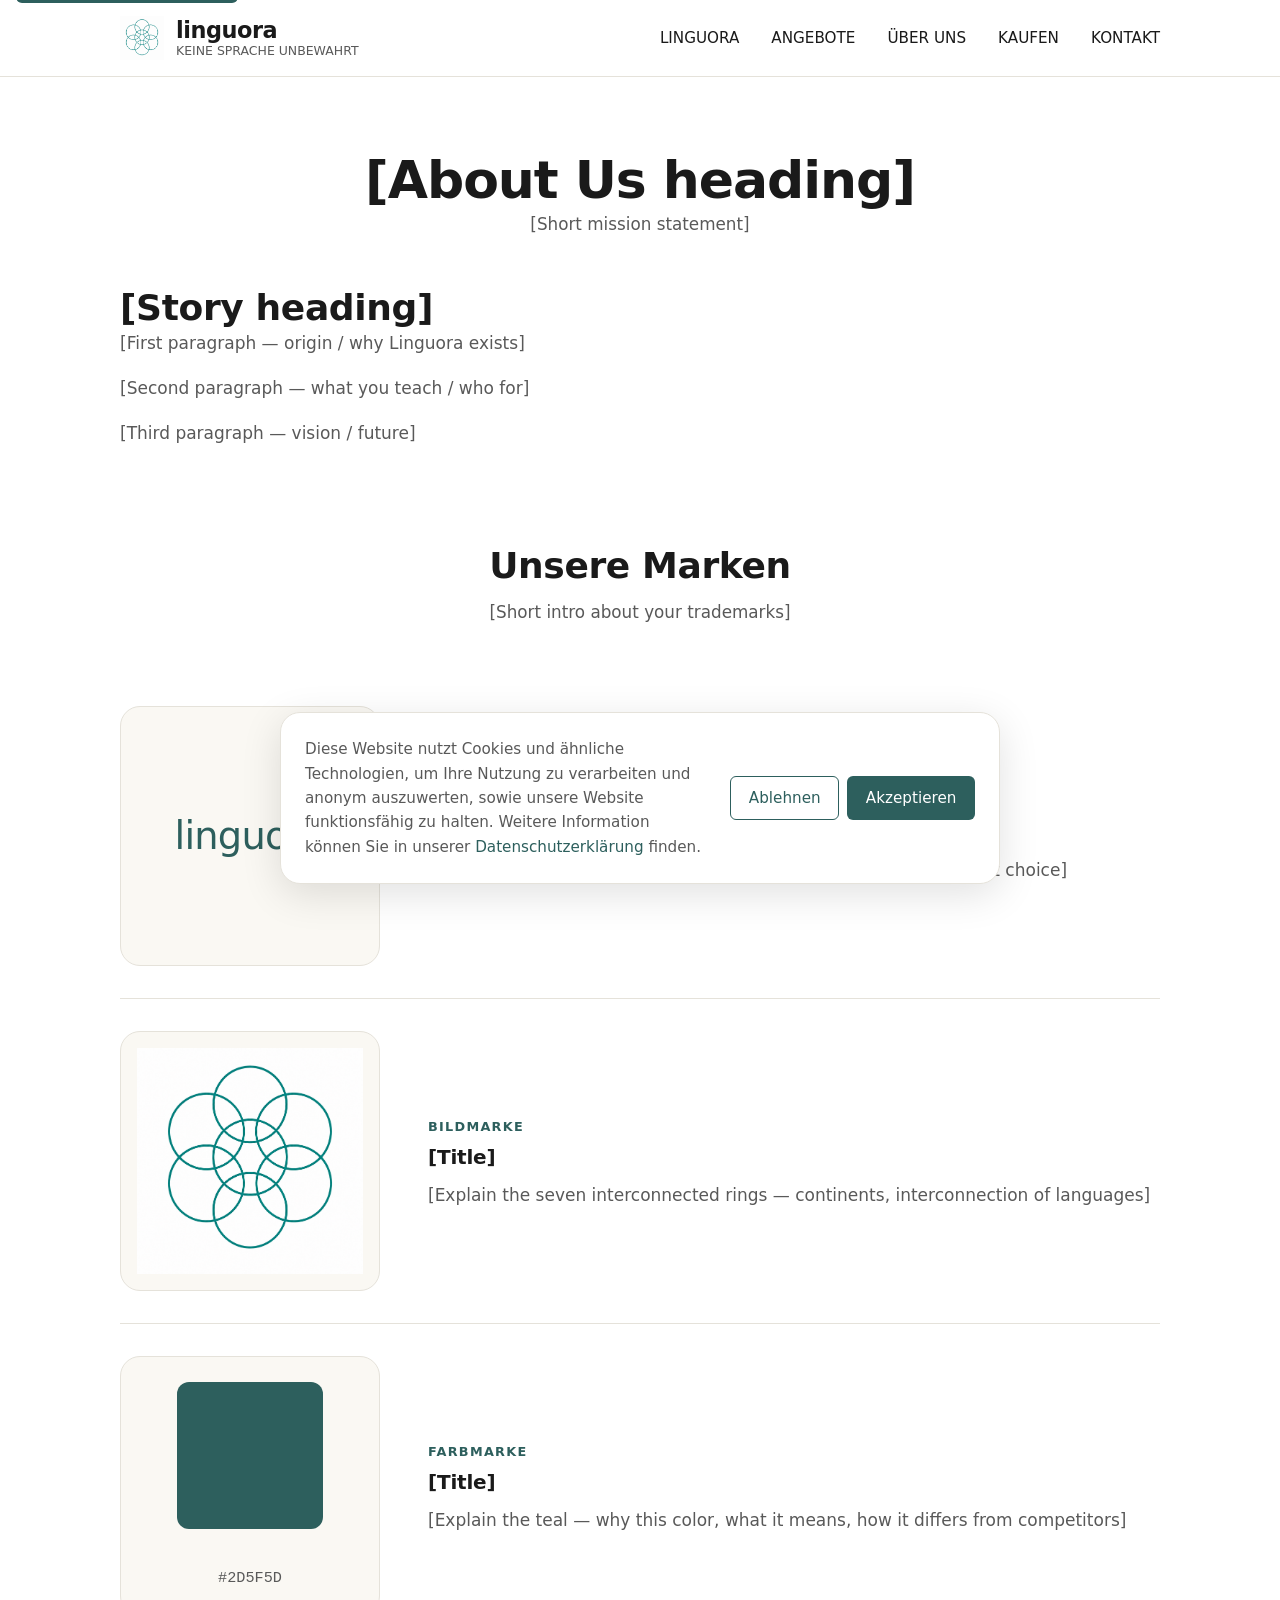
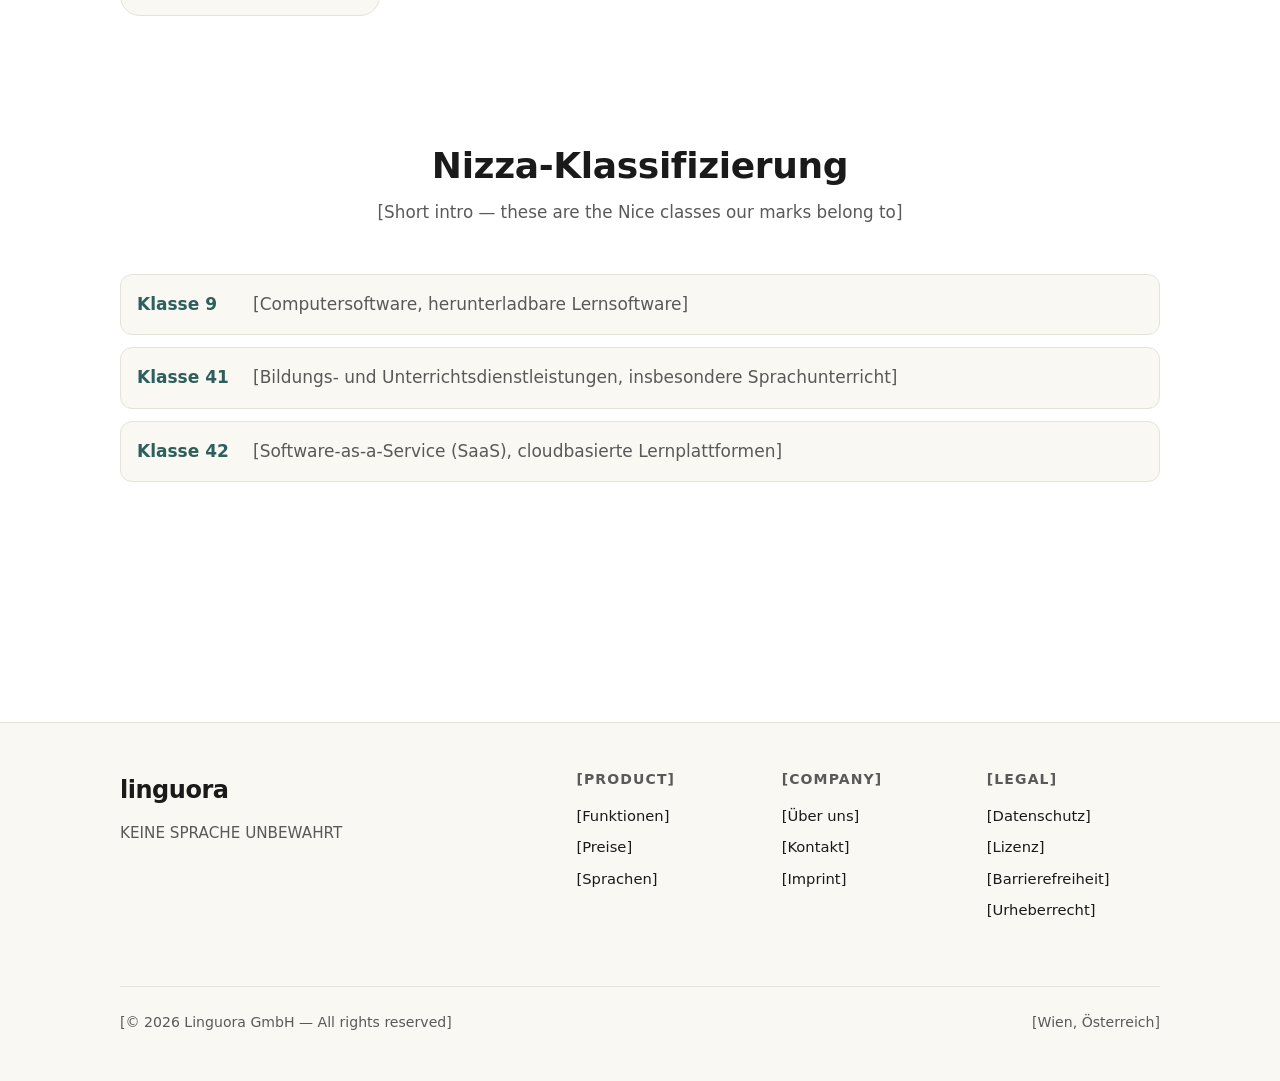
==== about.html @ 4391f903 "v1" ====
<!DOCTYPE html>
<html lang="en">
<head>
    <meta charset="UTF-8">
    <meta name="viewport" content="width=device-width, initial-scale=1.0">
    <title>Über Uns</title>
    <link rel="stylesheet" href="style.css">
</head>
<body>
      <!-- Skip link for keyboard users -->
  <a class="skip-link" href="#main">[Skip to main content]</a>

  <!-- ============ HEADER ============ -->
  <header class="site-header">
    <div class="header-inner">
      <a href="index.html" class="brand" aria-label="linguora home">
        <div class="logo-slot" aria-hidden="true">
          <img src="assets/linguoraLogo.png" alt="">
        </div>
        <div class="brand-text">
          <span class="brand-name">linguora</span>
          <span class="brand-tagline">KEINE SPRACHE UNBEWAHRT</span>
        </div>
      </a>

      <nav class="primary-nav" aria-label="Primary">
        <a href="index.html">LINGUORA</a>
        <a href="product.html">ANGEBOTE</a>
        <a href="about.html">ÜBER UNS</a>
        <a href="buy.html">KAUFEN</a>
        <a href="contant.html">KONTAKT</a>
      </nav>
    </div>
  </header>

    <main id="main">
    <section class="container about-container" aria-labelledby="about-heading">

      <header class="section-header">
        <h1 id="about-heading">[About Us heading]</h1>
        <p class="section-sub">[Short mission statement]</p>
      </header>

      <!-- Company story -->
      <section class="about-story" aria-labelledby="story-heading">
        <h2 id="story-heading">[Story heading]</h2>
        <p>[First paragraph — origin / why Linguora exists]</p>
        <p>[Second paragraph — what you teach / who for]</p>
        <p>[Third paragraph — vision / future]</p>
      </section>

      <!-- Trademarks -->
      <section class="about-trademarks" aria-labelledby="marks-heading">
        <header class="section-header">
          <h2 id="marks-heading">Unsere Marken</h2>
          <p class="section-sub">[Short intro about your trademarks]</p>
        </header>

        <article class="trademark">
          <div class="trademark-visual">
            <span class="wordmark-display">linguora</span>
          </div>
          <div class="trademark-info">
            <span class="trademark-type">Wortmarke</span>
            <h3>[Title]</h3>
            <p>[Explain the wordmark — meaning of name, lowercase choice, font choice]</p>
          </div>
        </article>

        <article class="trademark">
          <div class="trademark-visual">
            <img src="assets/linguoraLogo.png" alt="Linguora Bildmarke">
          </div>
          <div class="trademark-info">
            <span class="trademark-type">Bildmarke</span>
            <h3>[Title]</h3>
            <p>[Explain the seven interconnected rings — continents, interconnection of languages]</p>
          </div>
        </article>

        <article class="trademark">
          <div class="trademark-visual farbmarke-visual">
            <div class="color-swatch" aria-hidden="true"></div>
            <span class="hex-code">#2D5F5D</span>
          </div>
          <div class="trademark-info">
            <span class="trademark-type">Farbmarke</span>
            <h3>[Title]</h3>
            <p>[Explain the teal — why this color, what it means, how it differs from competitors]</p>
          </div>
        </article>

      </section>

      <!-- Nice classification -->
      <section class="about-classification" aria-labelledby="nice-heading">
        <header class="section-header">
          <h2 id="nice-heading">Nizza-Klassifizierung</h2>
          <p class="section-sub">[Short intro — these are the Nice classes our marks belong to]</p>
        </header>

        <ul class="nice-classes">
          <li>
            <strong>Klasse 9</strong>
            <span>[Computersoftware, herunterladbare Lernsoftware]</span>
          </li>
          <li>
            <strong>Klasse 41</strong>
            <span>[Bildungs- und Unterrichtsdienstleistungen, insbesondere Sprachunterricht]</span>
          </li>
          <li>
            <strong>Klasse 42</strong>
            <span>[Software-as-a-Service (SaaS), cloudbasierte Lernplattformen]</span>
          </li>
        </ul>
      </section>

    </section>
  </main>

  <!-- ============ FOOTER ============ -->
  <footer class="site-footer">
    <div class="footer-inner">

      <div class="footer-brand">
        <span class="brand-name">linguora</span>
        <p class="footer-tagline">KEINE SPRACHE UNBEWAHRT</p>
      </div>

      <nav class="footer-nav" aria-label="Footer">
        <div class="footer-col">
          <h4>[Product]</h4>
          <a href="product.html">[Funktionen]</a>
          <a href="buy.html">[Preise]</a>
          <a href="product.html">[Sprachen]</a>
        </div>
        <div class="footer-col">
          <h4>[Company]</h4>
          <a href="about.html">[Über uns]</a>
          <a href="contant.html">[Kontakt]</a>
          <a href="imprint.html">[Imprint]</a>
        </div>
        <div class="footer-col">
          <h4>[Legal]</h4>
          <a href="privacy.html">[Datenschutz]</a>
          <a href="license.html">[Lizenz]</a>
          <a href="access.html">[Barrierefreiheit]</a>
          <a href="credits.html">[Urheberrecht]</a>
        </div>
      </nav>

      <div class="footer-meta">
        <p>[© 2026 Linguora GmbH — All rights reserved]</p>
        <p class="footer-address">[Wien, Österreich]</p>
      </div>

    </div>
  </footer>

<div id="cookie-banner" class="cookie-banner" role="dialog" aria-labelledby="cookie-title" hidden>
  <div class="cookie-content">
    <p id="cookie-title">Diese Website nutzt Cookies und ähnliche Technologien, um Ihre Nutzung zu verarbeiten und anonym auszuwerten, sowie unsere Website funktionsfähig zu halten. Weitere Information können Sie in unserer <a href="privacy.html">Datenschutzerklärung</a> finden.</p>
    <div class="cookie-actions">
      <button class="btn btn-secondary" data-cookie="reject">Ablehnen</button>
      <button class="btn btn-primary" data-cookie="accept">Akzeptieren</button>
    </div>
  </div>
</div>
    <script src="script.js"></script>
</body>
</html>
---- style.css ----
:root {
  /* Brand */
  --color-primary: #2D5F5D;
  --color-primary-dark: #1F4444;
  --color-primary-soft: #E5EFEE;

  /* Neutrals */
  --color-text: #1A1A1A;
  --color-text-muted: #595959;
  --color-text-subtle: #8A8A85;
  --color-bg: #FFFFFF;
  --color-bg-alt: #FAF8F3;
  --color-border: #E5E2DA;
  --color-border-strong: #C9C6BD;

  /* Status / accents */
  --color-warning: #B45309;

  /* Typography */
  --font-base: 'Manrope', system-ui, -apple-system, Segoe UI, sans-serif;

  /* Layout */
  --container-max: 1120px;
  --container-pad: clamp(1.25rem, 4vw, 2.5rem);

  /* Spacing scale */
  --space-1: 0.25rem;
  --space-2: 0.5rem;
  --space-3: 0.75rem;
  --space-4: 1rem;
  --space-5: 1.5rem;
  --space-6: 2rem;
  --space-8: 3rem;
  --space-10: 4.5rem;
  --space-12: 6rem;

  /* Radius */
  --radius-sm: 6px;
  --radius-md: 12px;
  --radius-lg: 20px;

  /* Misc */
  --transition-fast: 150ms ease;
  --transition-med: 300ms ease;
  --transition-slow: 500ms cubic-bezier(0.2, 0.8, 0.2, 1);
}

/* =========================================
   Reset / base
   ========================================= */

*, *::before, *::after { box-sizing: border-box; }

html { scroll-behavior: smooth; }

body {
  margin: 0;
  font-family: var(--font-base);
  font-weight: 400;
  font-size: 17px;
  line-height: 1.6;
  color: var(--color-text);
  background: var(--color-bg);
  -webkit-font-smoothing: antialiased;
  -moz-osx-font-smoothing: grayscale;
}

img, svg { display: block; max-width: 100%; }

button { font: inherit; cursor: pointer; }

a { color: var(--color-primary); text-decoration: none; }
a:hover { color: var(--color-primary-dark); }

h1, h2, h3, h4 { margin: 0; line-height: 1.2; font-weight: 600; letter-spacing: -0.01em; }
h1 { font-size: clamp(2rem, 4.5vw, 3.25rem); font-weight: 700; letter-spacing: -0.02em; }
h2 { font-size: clamp(1.5rem, 3vw, 2.25rem); }
h3 { font-size: 1.25rem; }
h4 { font-size: 0.875rem; text-transform: uppercase; letter-spacing: 0.08em; color: var(--color-text-muted); }

p { margin: 0; }

ul { list-style: none; padding: 0; margin: 0; }

/* =========================================
   Accessibility helpers
   ========================================= */

.skip-link {
  position: absolute;
  top: -40px;
  left: var(--space-4);
  background: var(--color-primary);
  color: #fff;
  padding: var(--space-2) var(--space-4);
  border-radius: var(--radius-sm);
  z-index: 100;
  transition: top var(--transition-fast);
}
.skip-link:focus { top: var(--space-4); color: #fff; }

:focus-visible {
  outline: 2px solid var(--color-primary);
  outline-offset: 3px;
  border-radius: 3px;
}

/* =========================================
   Layout — container
   ========================================= */

.container {
  width: 100%;
  max-width: var(--container-max);
  margin-inline: auto;
  padding-inline: var(--container-pad);
}

/* =========================================
   Header
   ========================================= */

.site-header {
  position: sticky;
  top: 0;
  z-index: 50;
  background: rgba(255, 255, 255, 0.92);
  backdrop-filter: saturate(180%) blur(10px);
  border-bottom: 1px solid var(--color-border);
}

.header-inner {
  width: 100%;
  max-width: var(--container-max);
  margin-inline: auto;
  padding: var(--space-4) var(--container-pad);
  display: flex;
  align-items: center;
  justify-content: space-between;
  gap: var(--space-6);
}

.brand {
  display: flex;
  align-items: center;
  gap: var(--space-3);
  text-decoration: none;
  color: var(--color-text);
}

.logo-slot {
  width: 44px;
  height: 44px;
  display: grid;
  place-items: center;
  flex-shrink: 0;
}

.brand-text {
  display: flex;
  flex-direction: column;
  line-height: 1.1;
}

.brand-name {
  font-size: 1.4rem;
  font-weight: 600;
  letter-spacing: -0.02em;
  color: var(--color-text);
}

.brand-tagline {
  font-size: 0.78rem;
  color: var(--color-text-muted);
  margin-top: 2px;
}

.primary-nav {
  display: flex;
  align-items: center;
  gap: var(--space-6);
}

.primary-nav a {
  color: var(--color-text);
  font-size: 0.95rem;
  font-weight: 500;
  transition: color var(--transition-fast);
}
.primary-nav a:hover { color: var(--color-primary); }

.nav-cta {
  background: var(--color-primary);
  color: #fff !important;
  padding: 0.55rem 1.1rem;
  border-radius: var(--radius-sm);
  transition: background var(--transition-fast);
}
.nav-cta:hover { background: var(--color-primary-dark); }

@media (max-width: 760px) {
  .header-inner { flex-direction: column; align-items: flex-start; gap: var(--space-3); }
  .primary-nav { flex-wrap: wrap; gap: var(--space-3) var(--space-4); width: 100%; }
}

/* =========================================
   Buttons
   ========================================= */

.btn {
  display: inline-block;
  padding: 0.85rem 1.6rem;
  border-radius: var(--radius-sm);
  font-weight: 500;
  font-size: 1rem;
  text-decoration: none;
  border: 1.5px solid transparent;
  transition: background var(--transition-fast), border-color var(--transition-fast), color var(--transition-fast), transform var(--transition-fast);
}

.btn-primary {
  background: var(--color-primary);
  color: #fff;
}
.btn-primary:hover { background: var(--color-primary-dark); color: #fff; transform: translateY(-1px); }

.btn-secondary {
  background: transparent;
  color: var(--color-primary);
  border-color: var(--color-primary);
}
.btn-secondary:hover { background: var(--color-primary-soft); }

/* =========================================
   Hero
   ========================================= */

.hero {
  padding-top: var(--space-12);
  padding-bottom: var(--space-10);
  text-align: center;
  max-width: 780px;
}

.hero h1 {
  margin-bottom: var(--space-5);
}

.hero-sub {
  font-size: 1.15rem;
  color: var(--color-text-muted);
  margin-bottom: var(--space-6);
  line-height: 1.6;
}

.hero-ctas {
  display: flex;
  gap: var(--space-3);
  justify-content: center;
  flex-wrap: wrap;
}

/* =========================================
   Sections — shared
   ========================================= */

.section-header {
  text-align: center;
  margin-bottom: var(--space-8);
  max-width: 640px;
  margin-inline: auto;
}

.section-header h2 { margin-bottom: var(--space-3); }

.section-sub {
  color: var(--color-text-muted);
  font-size: 1.05rem;
}

/* =========================================
   Languages carousel
   ========================================= */

.languages {
  padding-block: var(--space-10);
}

.carousel {
  position: relative;
  display: flex;
  align-items: stretch;
  gap: var(--space-3);
}

.carousel-viewport {
  flex: 1;
  overflow: hidden;
  border-radius: var(--radius-lg);
}

.carousel-track {
  display: flex;
  transition: transform var(--transition-slow);
  will-change: transform;
}

.language-card {
  flex: 0 0 100%;
  padding: clamp(2rem, 5vw, 3.5rem);
  background: var(--color-bg-alt);
  border: 1px solid var(--color-border);
  border-radius: var(--radius-lg);
  display: flex;
  flex-direction: column;
  gap: var(--space-4);
  min-height: 360px;
}

.card-script {
  font-size: clamp(2.5rem, 6vw, 4rem);
  font-weight: 300;
  color: var(--color-primary);
  line-height: 1;
  letter-spacing: -0.02em;
  margin-bottom: var(--space-2);
}

.card-name {
  font-size: 1.6rem;
  font-weight: 600;
}

.card-meta {
  font-size: 0.85rem;
  color: var(--color-text-muted);
  text-transform: uppercase;
  letter-spacing: 0.06em;
}

.card-desc {
  color: var(--color-text-muted);
  font-size: 1.02rem;
  max-width: 60ch;
  margin-top: var(--space-2);
}

.card-status {
  margin-top: auto;
  display: inline-flex;
  align-items: center;
  gap: var(--space-2);
  padding: 0.4rem 0.8rem;
  background: rgba(180, 83, 9, 0.08);
  border-radius: 999px;
  align-self: flex-start;
  font-size: 0.85rem;
  color: var(--color-warning);
  font-weight: 500;
}

.card-status-endangered {
  margin-top: auto;
  display: inline-flex;
  align-items: center;
  gap: var(--space-2);
  padding: 0.4rem 0.8rem;
  background: orange;
  border-radius: 999px;
  align-self: flex-start;
  font-size: 0.85rem;
  color: var(--color-warning);
  font-weight: 500;
}

.card-status-extinction {
  margin-top: auto;
  display: inline-flex;
  align-items: center;
  gap: var(--space-2);
  padding: 0.4rem 0.8rem;
  background: red;
  border-radius: 999px;
  align-self: flex-start;
  font-size: 0.85rem;
  color: var(--color-warning);
  font-weight: 500;
}

.status-dot {
  width: 8px;
  height: 8px;
  background: var(--color-warning);
  border-radius: 50%;
  flex-shrink: 0;
}

.carousel-btn {
  background: var(--color-bg);
  border: 1.5px solid var(--color-border);
  width: 48px;
  height: 48px;
  border-radius: 50%;
  color: var(--color-text);
  font-size: 1.2rem;
  align-self: center;
  flex-shrink: 0;
  transition: background var(--transition-fast), border-color var(--transition-fast), color var(--transition-fast);
}
.carousel-btn:hover {
  background: var(--color-primary);
  border-color: var(--color-primary);
  color: #fff;
}

.carousel-dots {
  display: flex;
  justify-content: center;
  gap: var(--space-2);
  margin-top: var(--space-5);
}

.carousel-dot {
  width: 9px;
  height: 9px;
  padding: 0;
  border: 0;
  border-radius: 50%;
  background: var(--color-border-strong);
  cursor: pointer;
  transition: background var(--transition-fast), transform var(--transition-fast);
}
.carousel-dot:hover { background: var(--color-text-muted); }
.carousel-dot.is-active {
  background: var(--color-primary);
  transform: scale(1.3);
}

@media (max-width: 600px) {
  .carousel { flex-direction: column; }
  .carousel-btn { display: none; }
  .language-card { min-height: 320px; }
}

/* =========================================
   Pricing
   ========================================= */

.pricing {
  padding-block: var(--space-10);
}

.pricing-grid {
  display: grid;
  grid-template-columns: repeat(auto-fit, minmax(260px, 1fr));
  gap: var(--space-5);
}

.pricing-card {
  position: relative;
  background: var(--color-bg);
  border: 1.5px solid var(--color-border);
  border-radius: var(--radius-lg);
  padding: var(--space-6);
  display: flex;
  flex-direction: column;
  gap: var(--space-4);
  transition: border-color var(--transition-fast), transform var(--transition-fast);
}
.pricing-card:hover {
  border-color: var(--color-primary);
  transform: translateY(-3px);
}

.pricing-card.is-featured {
  border-color: var(--color-primary);
  background: var(--color-primary-soft);
}

.featured-badge {
  position: absolute;
  top: -12px;
  left: 50%;
  transform: translateX(-50%);
  background: var(--color-primary);
  color: #fff;
  font-size: 0.75rem;
  font-weight: 600;
  text-transform: uppercase;
  letter-spacing: 0.08em;
  padding: 0.3rem 0.9rem;
  border-radius: 999px;
}

.tier-name {
  font-size: 1.2rem;
  color: var(--color-text);
}

.tier-price {
  display: flex;
  align-items: baseline;
  gap: var(--space-2);
}

.price-amount {
  font-size: 2.2rem;
  font-weight: 700;
  color: var(--color-text);
  letter-spacing: -0.02em;
}

.price-period {
  font-size: 0.95rem;
  color: var(--color-text-muted);
}

.tier-desc {
  color: var(--color-text-muted);
  font-size: 0.95rem;
}

.tier-features {
  display: flex;
  flex-direction: column;
  gap: var(--space-2);
  border-top: 1px solid var(--color-border);
  padding-top: var(--space-4);
  margin-top: var(--space-2);
}

.tier-features li {
  position: relative;
  padding-left: 1.4rem;
  color: var(--color-text);
  font-size: 0.95rem;
}
.tier-features li::before {
  content: '✓';
  position: absolute;
  left: 0;
  top: 0;
  color: var(--color-primary);
  font-weight: 600;
}

.tier-cta { margin-top: auto; text-align: center; }

/* =========================================
   Footer
   ========================================= */

.site-footer {
  margin-top: var(--space-12);
  background: var(--color-bg-alt);
  border-top: 1px solid var(--color-border);
  padding-block: var(--space-8);
}

.footer-inner {
  width: 100%;
  max-width: var(--container-max);
  margin-inline: auto;
  padding-inline: var(--container-pad);
  display: grid;
  grid-template-columns: 1.4fr 2fr;
  gap: var(--space-8);
}

.footer-brand .brand-name {
  display: block;
  font-size: 1.5rem;
  margin-bottom: var(--space-3);
}

.footer-tagline {
  color: var(--color-text-muted);
  font-size: 0.95rem;
  max-width: 30ch;
}

.footer-nav {
  display: grid;
  grid-template-columns: repeat(3, 1fr);
  gap: var(--space-6);
}

.footer-col {
  display: flex;
  flex-direction: column;
  gap: var(--space-2);
}

.footer-col h4 { margin-bottom: var(--space-2); }

.footer-col a {
  color: var(--color-text);
  font-size: 0.92rem;
  transition: color var(--transition-fast);
}
.footer-col a:hover { color: var(--color-primary); }

.footer-meta {
  grid-column: 1 / -1;
  margin-top: var(--space-4);
  padding-top: var(--space-5);
  border-top: 1px solid var(--color-border);
  display: flex;
  justify-content: space-between;
  flex-wrap: wrap;
  gap: var(--space-3);
  color: var(--color-text-muted);
  font-size: 0.88rem;
}

@media (max-width: 760px) {
  .footer-inner { grid-template-columns: 1fr; }
  .footer-nav { grid-template-columns: repeat(2, 1fr); }
}

@media (max-width: 480px) {
  .footer-nav { grid-template-columns: 1fr; }
}

/* =========================================
   Reduced motion
   ========================================= */

@media (prefers-reduced-motion: reduce) {
  *, *::before, *::after {
    animation-duration: 0.01ms !important;
    transition-duration: 0.01ms !important;
    scroll-behavior: auto !important;
  }
}

/* Product page */
.product-mockup {
  aspect-ratio: 16/9;
  background: var(--color-bg-alt);
  border: 1px dashed var(--color-border-strong);
  border-radius: var(--radius-lg);
  display: grid;
  place-items: center;
  color: var(--color-text-subtle);
  margin-block: var(--space-6);
}

.features { padding-block: var(--space-10); }

.feature-grid {
  display: grid;
  grid-template-columns: repeat(auto-fit, minmax(240px, 1fr));
  gap: var(--space-5);
}

.feature-card {
  padding: var(--space-5);
  background: var(--color-bg-alt);
  border: 1px solid var(--color-border);
  border-radius: var(--radius-md);
}
.feature-card h3 { color: var(--color-primary); margin-bottom: var(--space-2); }
.feature-card p { color: var(--color-text-muted); }

.cta-band {
  text-align: center;
  padding-block: var(--space-10);
  border-top: 1px solid var(--color-border);
  margin-top: var(--space-8);
}
.cta-band h2 { margin-bottom: var(--space-3); }
.cta-band p { color: var(--color-text-muted); margin-bottom: var(--space-5); }

/* Buy page */
.buy-container { padding-block: var(--space-10); }
.buy-container h1 { margin-bottom: var(--space-8); }

.buy-layout {
  display: grid;
  grid-template-columns: 1fr 320px;
  gap: var(--space-8);
  align-items: start;
}
@media (max-width: 760px) { .buy-layout { grid-template-columns: 1fr; } }

.buy-form { display: flex; flex-direction: column; gap: var(--space-5); }

.buy-form fieldset {
  margin: 0;
  padding: var(--space-5);
  border: 1px solid var(--color-border);
  border-radius: var(--radius-md);
  display: flex;
  flex-direction: column;
  gap: var(--space-4);
}
.buy-form legend { padding-inline: var(--space-3); font-weight: 600; }

.form-group { display: flex; flex-direction: column; gap: var(--space-2); }
.form-row { display: grid; grid-template-columns: 1fr 1fr; gap: var(--space-4); }
.form-group label { font-size: 0.9rem; font-weight: 500; }

.form-group input {
  padding: 0.7rem 0.9rem;
  border: 1.5px solid var(--color-border);
  border-radius: var(--radius-sm);
  font: inherit;
  background: var(--color-bg);
  color: var(--color-text);
}
.form-group input:focus {
  outline: none;
  border-color: var(--color-primary);
  box-shadow: 0 0 0 3px var(--color-primary-soft);
}

.checkbox-group { display: flex; align-items: flex-start; gap: var(--space-3); }
.checkbox-group input { width: 18px; height: 18px; margin-top: 0.2rem; flex-shrink: 0; accent-color: var(--color-primary); }
.checkbox-group label { color: var(--color-text-muted); }

.buy-submit { align-self: flex-start; }

.order-summary {
  padding: var(--space-5);
  background: var(--color-bg-alt);
  border: 1px solid var(--color-border);
  border-radius: var(--radius-md);
  position: sticky;
  top: 6rem;
}
.order-summary h2 { font-size: 1.1rem; margin-bottom: var(--space-4); }

.order-line, .order-total { display: flex; justify-content: space-between; padding: var(--space-2) 0; }
.order-line { color: var(--color-text-muted); font-size: 0.95rem; }
.order-total { padding-top: var(--space-3); margin-top: var(--space-3); border-top: 1px solid var(--color-border); font-weight: 600; font-size: 1.1rem; }

.buy-success {
  text-align: center;
  padding: var(--space-10) var(--space-5);
  background: var(--color-primary-soft);
  border-radius: var(--radius-lg);
}
.buy-success h2 { color: var(--color-primary); margin-bottom: var(--space-3); }
.buy-success p { color: var(--color-text-muted); margin-bottom: var(--space-6); }

/* Cookie banner */
.cookie-banner {
  position: fixed;
  bottom: var(--space-4);
  left: 50%;
  transform: translateX(-50%);
  width: calc(100% - var(--space-4) * 2);
  max-width: 720px;
  padding: var(--space-5);
  background: var(--color-bg);
  border: 1px solid var(--color-border);
  border-radius: var(--radius-lg);
  box-shadow: 0 10px 40px rgba(0,0,0,0.12);
  z-index: 60;
}
.cookie-content { display: flex; align-items: center; gap: var(--space-5); flex-wrap: wrap; }
.cookie-content p { flex: 1; min-width: 240px; color: var(--color-text-muted); font-size: 0.95rem; margin: 0; }
.cookie-actions { display: flex; gap: var(--space-2); }
.cookie-actions .btn { padding: 0.55rem 1.1rem; font-size: 0.95rem; }
@media (max-width: 480px) {
  .cookie-actions { width: 100%; }
  .cookie-actions .btn { flex: 1; text-align: center; }
}

/* Imprint page */
.imprint-container { padding-block: var(--space-10); }

.imprint-list {
  display: grid;
  grid-template-columns: minmax(180px, 260px) 1fr;
  gap: var(--space-3) var(--space-5);
  margin-block: var(--space-6);
  padding-block: var(--space-5);
  border-top: 1px solid var(--color-border);
  border-bottom: 1px solid var(--color-border);
}
.imprint-list dt { font-weight: 500; color: var(--color-text-muted); font-size: 0.95rem; }
.imprint-list dd { margin: 0; color: var(--color-text); }
.imprint-list dd a { color: var(--color-primary); }

@media (max-width: 600px) {
  .imprint-list { grid-template-columns: 1fr; gap: var(--space-1); }
  .imprint-list dt { padding-top: var(--space-3); font-size: 0.8rem; text-transform: uppercase; letter-spacing: 0.06em; }
}

.imprint-section { margin-block: var(--space-6); }
.imprint-section h2 { font-size: 1.2rem; margin-bottom: var(--space-3); }
.imprint-section p { color: var(--color-text-muted); line-height: 1.7; }

.imprint-meta { color: var(--color-text-subtle); font-size: 0.9rem; margin-top: var(--space-8); font-style: italic; }

/* Long-form legal text */
.privacy-container { padding-block: var(--space-10); }

.legal-content { max-width: 75ch; }

.legal-content h2 {
  font-size: 1.5rem;
  margin-top: var(--space-8);
  margin-bottom: var(--space-4);
  padding-top: var(--space-5);
  border-top: 1px solid var(--color-border);
}
.legal-content h2:first-child { margin-top: 0; padding-top: 0; border-top: none; }
.legal-content h3 { font-size: 1.15rem; margin-top: var(--space-5); margin-bottom: var(--space-3); }
.legal-content h4 { font-size: 1rem; font-weight: 600; margin-top: var(--space-4); margin-bottom: var(--space-2); color: var(--color-text); text-transform: none; letter-spacing: 0; }
.legal-content p { margin: 0 0 var(--space-3); color: var(--color-text); line-height: 1.7; }
.legal-content a { color: var(--color-primary); text-decoration: underline; }
.legal-content ul { margin: var(--space-3) 0; padding-left: var(--space-5); list-style: disc; }
.legal-content li { margin-bottom: var(--space-2); line-height: 1.7; }
.legal-content strong { font-weight: 600; }

.legal-meta { color: var(--color-text-subtle); font-size: 0.9rem; margin-top: var(--space-8); font-style: italic; }

/* About page */
.about-container { padding-block: var(--space-10); }

.about-story { max-width: 75ch; margin-block: var(--space-8); }
.about-story p { margin-bottom: var(--space-4); line-height: 1.7; color: var(--color-text-muted); }

.about-trademarks { margin-block: var(--space-12); }

.trademark {
  display: grid;
  grid-template-columns: 260px 1fr;
  gap: var(--space-8);
  align-items: center;
  padding-block: var(--space-6);
  border-bottom: 1px solid var(--color-border);
}
.trademark:last-of-type { border-bottom: none; }
@media (max-width: 760px) {
  .trademark { grid-template-columns: 1fr; gap: var(--space-4); }
}

.trademark-visual {
  display: grid;
  place-items: center;
  aspect-ratio: 1;
  background: var(--color-bg-alt);
  border: 1px solid var(--color-border);
  border-radius: var(--radius-lg);
  padding: var(--space-4);
}

.wordmark-display {
  font-size: 2.4rem;
  font-weight: 500;
  color: var(--color-primary);
  letter-spacing: -0.02em;
}

.bildmarke-placeholder {
  color: var(--color-text-subtle);
  font-size: 0.85rem;
}

.farbmarke-visual { flex-direction: column; gap: var(--space-3); }
.color-swatch {
  width: 65%;
  aspect-ratio: 1;
  background: var(--color-primary);
  border-radius: var(--radius-md);
}
.hex-code {
  font-family: ui-monospace, "SF Mono", Menlo, monospace;
  font-size: 0.95rem;
  color: var(--color-text-muted);
  margin-top: var(--space-2);
}

.trademark-type {
  display: inline-block;
  font-size: 0.8rem;
  font-weight: 600;
  letter-spacing: 0.1em;
  text-transform: uppercase;
  color: var(--color-primary);
  margin-bottom: var(--space-2);
}
.trademark-info h3 { margin-bottom: var(--space-3); }
.trademark-info p { color: var(--color-text-muted); line-height: 1.7; }

.about-classification { margin-block: var(--space-10); }
.nice-classes {
  display: flex;
  flex-direction: column;
  gap: var(--space-3);
  margin-top: var(--space-4);
}
.nice-classes li {
  display: grid;
  grid-template-columns: 100px 1fr;
  gap: var(--space-4);
  padding: var(--space-4);
  background: var(--color-bg-alt);
  border: 1px solid var(--color-border);
  border-radius: var(--radius-md);
}
.nice-classes strong { color: var(--color-primary); }
.nice-classes span { color: var(--color-text-muted); }

/* Credits page */
.credits-container { padding-block: var(--space-10); }
.credits-section { margin-block: var(--space-8); }
.credits-section h2 { margin-bottom: var(--space-4); }

.credits-table {
  width: 100%;
  border-collapse: collapse;
  font-size: 0.95rem;
}
.credits-table th, .credits-table td {
  padding: var(--space-3);
  text-align: left;
  border-bottom: 1px solid var(--color-border);
  vertical-align: top;
}
.credits-table th {
  background: var(--color-bg-alt);
  font-weight: 600;
  font-size: 0.8rem;
  text-transform: uppercase;
  letter-spacing: 0.06em;
  color: var(--color-text);
}
.credits-table td { color: var(--color-text-muted); }
.credits-table a { color: var(--color-primary); }

@media (max-width: 600px) {
  .credits-table { font-size: 0.85rem; }
  .credits-table th, .credits-table td { padding: var(--space-2); }
}
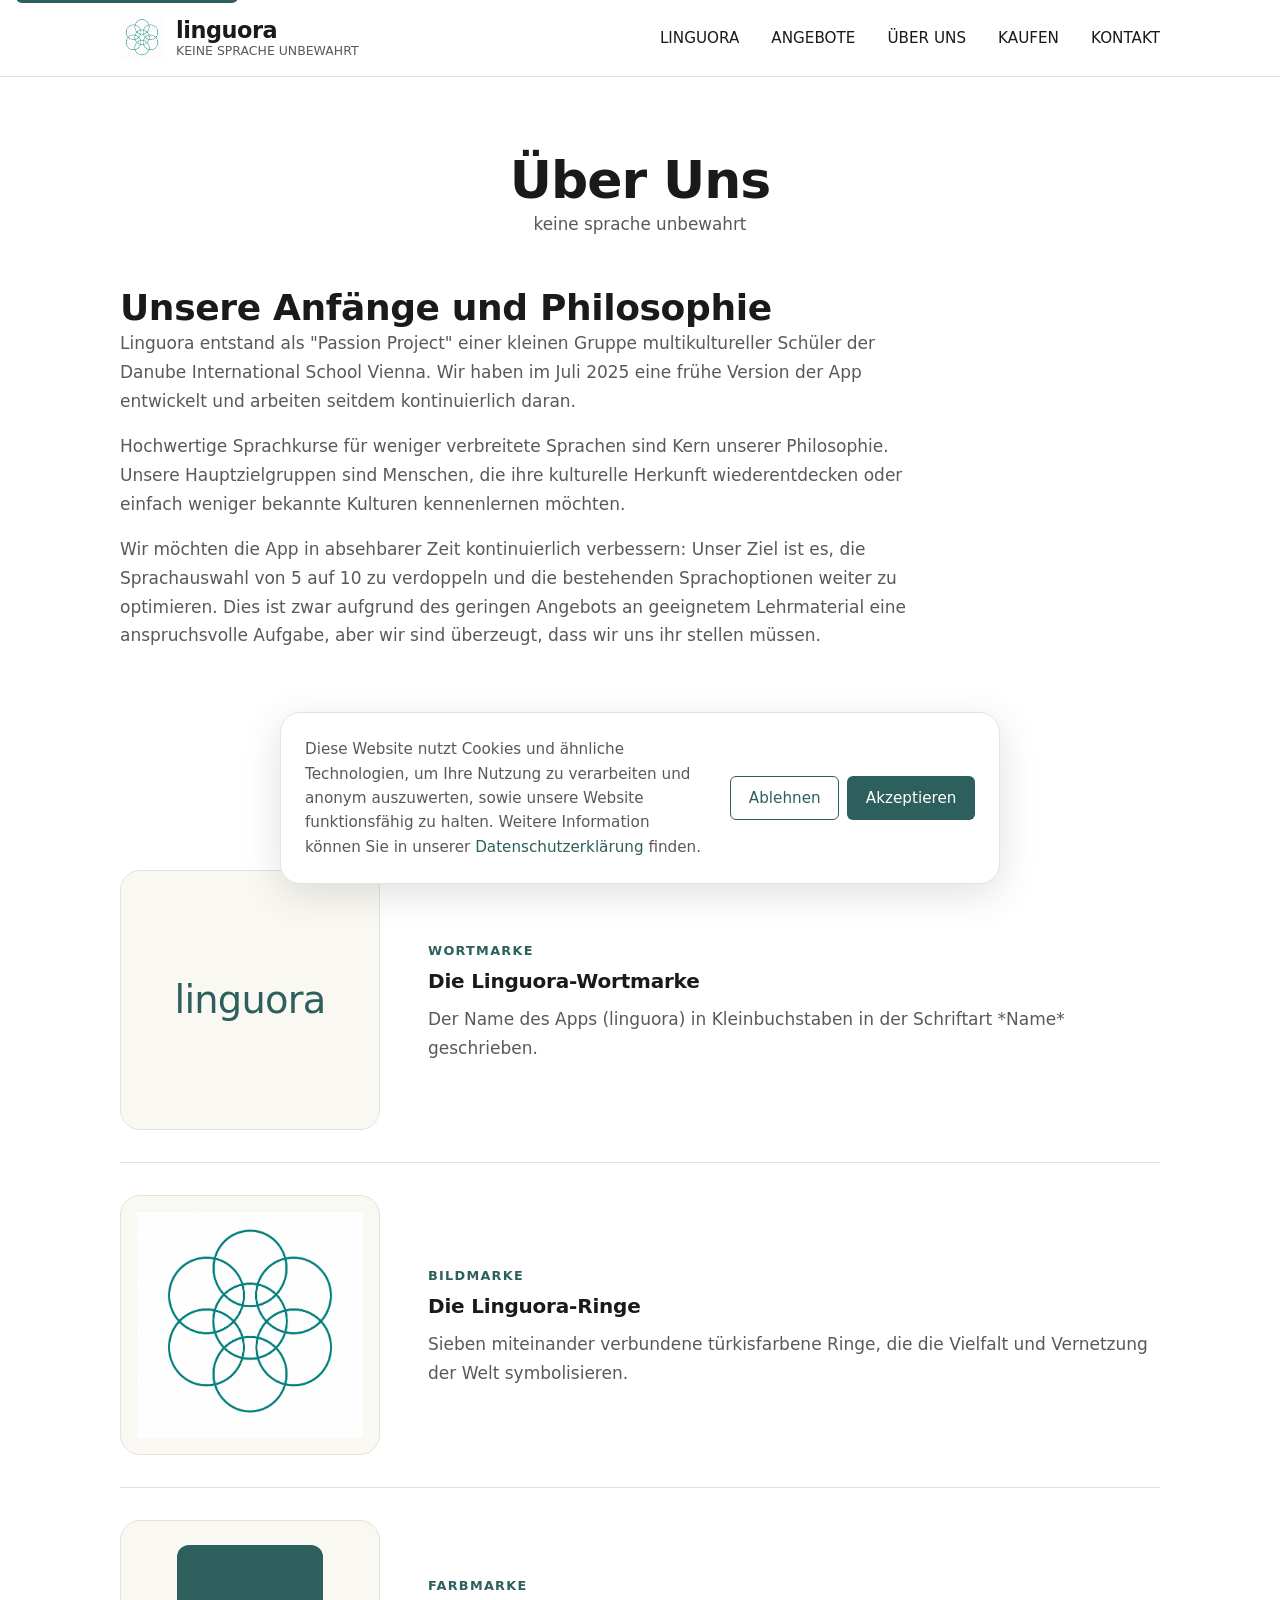
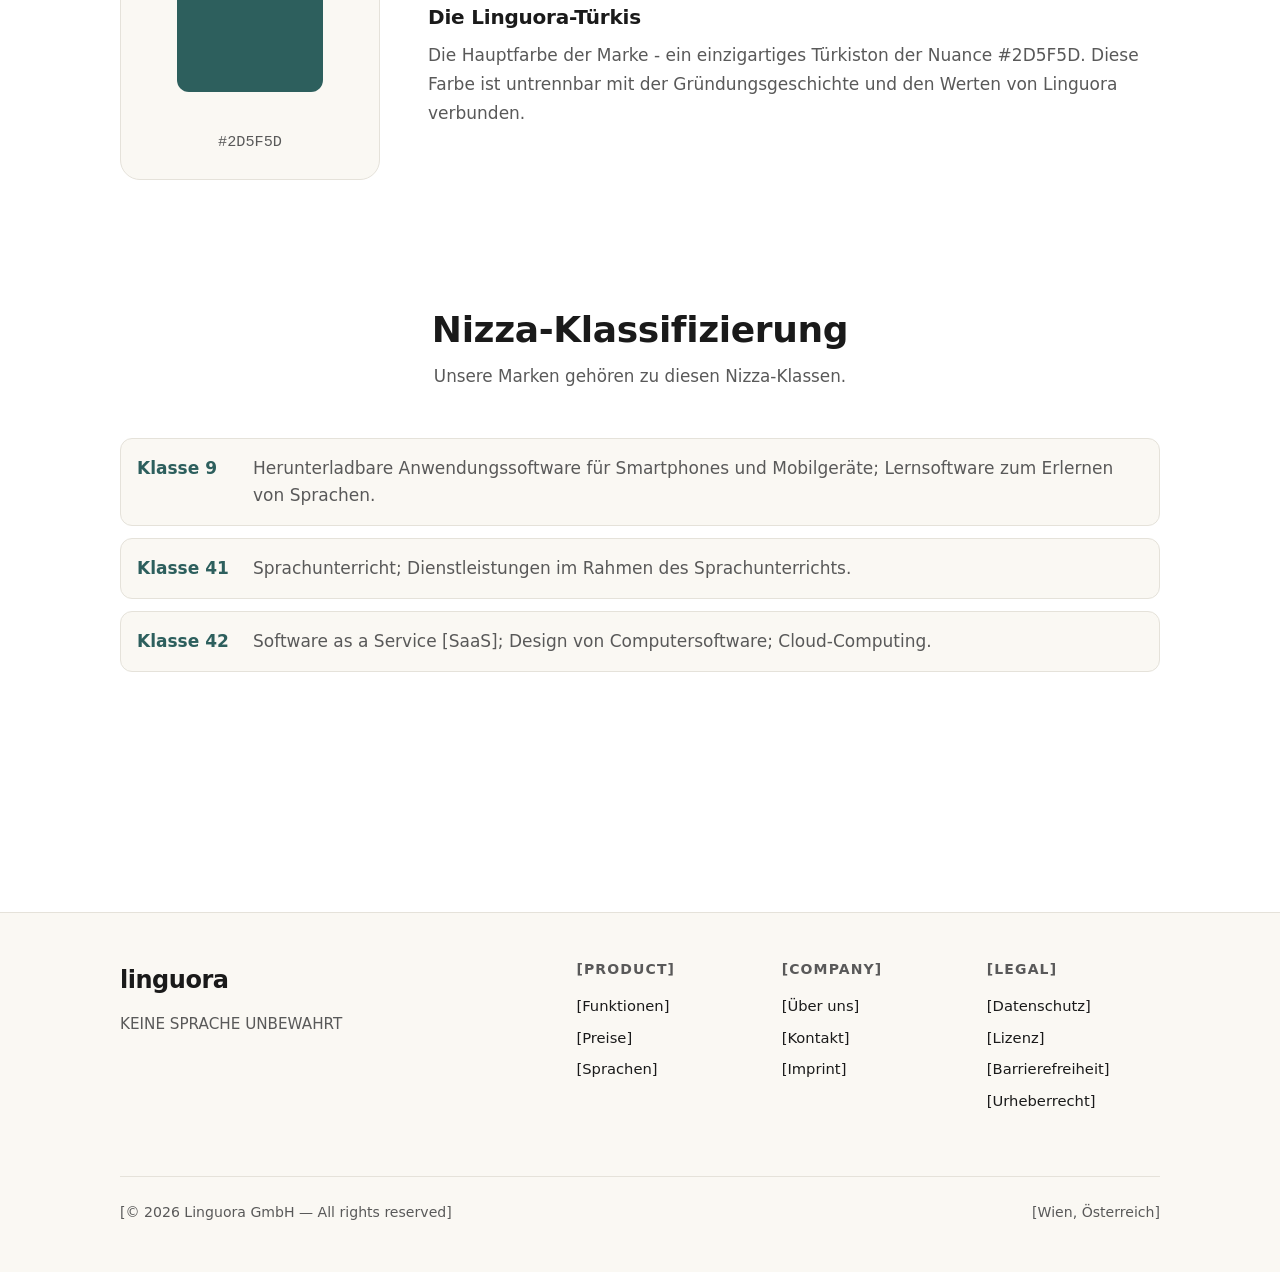
==== commit f89ca3b9: "v2, final (?) version" ====
--- a/about.html
+++ b/about.html
@@ -37,23 +37,22 @@
     <section class="container about-container" aria-labelledby="about-heading">
 
       <header class="section-header">
-        <h1 id="about-heading">[About Us heading]</h1>
-        <p class="section-sub">[Short mission statement]</p>
+        <h1 id="about-heading">Über Uns</h1>
+        <p class="section-sub">keine sprache unbewahrt</p>
       </header>
 
       <!-- Company story -->
       <section class="about-story" aria-labelledby="story-heading">
-        <h2 id="story-heading">[Story heading]</h2>
-        <p>[First paragraph — origin / why Linguora exists]</p>
-        <p>[Second paragraph — what you teach / who for]</p>
-        <p>[Third paragraph — vision / future]</p>
+        <h2 id="story-heading">Unsere Anfänge und Philosophie</h2>
+        <p>Linguora entstand als "Passion Project" einer kleinen Gruppe multikultureller Schüler der Danube International School Vienna. Wir haben im Juli 2025 eine frühe Version der App entwickelt und arbeiten seitdem kontinuierlich daran. </p>
+        <p>Hochwertige Sprachkurse für weniger verbreitete Sprachen sind Kern unserer Philosophie. Unsere Hauptzielgruppen sind Menschen, die ihre kulturelle Herkunft wiederentdecken oder einfach weniger bekannte Kulturen kennenlernen möchten.</p>
+        <p>Wir möchten die App in absehbarer Zeit kontinuierlich verbessern: Unser Ziel ist es, die Sprachauswahl von 5 auf 10 zu verdoppeln und die bestehenden Sprachoptionen weiter zu optimieren. Dies ist zwar aufgrund des geringen Angebots an geeignetem Lehrmaterial eine anspruchsvolle Aufgabe, aber wir sind überzeugt, dass wir uns ihr stellen müssen.</p>
       </section>
 
       <!-- Trademarks -->
       <section class="about-trademarks" aria-labelledby="marks-heading">
         <header class="section-header">
           <h2 id="marks-heading">Unsere Marken</h2>
-          <p class="section-sub">[Short intro about your trademarks]</p>
         </header>
 
         <article class="trademark">
@@ -62,8 +61,8 @@
           </div>
           <div class="trademark-info">
             <span class="trademark-type">Wortmarke</span>
-            <h3>[Title]</h3>
-            <p>[Explain the wordmark — meaning of name, lowercase choice, font choice]</p>
+            <h3>Die Linguora-Wortmarke</h3>
+            <p>Der Name des Apps (linguora) in Kleinbuchstaben in der Schriftart *Name* geschrieben.</p>
           </div>
         </article>
 
@@ -73,8 +72,8 @@
           </div>
           <div class="trademark-info">
             <span class="trademark-type">Bildmarke</span>
-            <h3>[Title]</h3>
-            <p>[Explain the seven interconnected rings — continents, interconnection of languages]</p>
+            <h3>Die Linguora-Ringe</h3>
+            <p>Sieben miteinander verbundene türkisfarbene Ringe, die die Vielfalt und Vernetzung der Welt symbolisieren.</p>
           </div>
         </article>
 
@@ -85,8 +84,8 @@
           </div>
           <div class="trademark-info">
             <span class="trademark-type">Farbmarke</span>
-            <h3>[Title]</h3>
-            <p>[Explain the teal — why this color, what it means, how it differs from competitors]</p>
+            <h3>Die Linguora-Türkis</h3>
+            <p>Die Hauptfarbe der Marke - ein einzigartiges Türkiston der Nuance #2D5F5D. Diese Farbe ist untrennbar mit der Gründungsgeschichte und den Werten von Linguora verbunden.</p>
           </div>
         </article>
 
@@ -96,21 +95,21 @@
       <section class="about-classification" aria-labelledby="nice-heading">
         <header class="section-header">
           <h2 id="nice-heading">Nizza-Klassifizierung</h2>
-          <p class="section-sub">[Short intro — these are the Nice classes our marks belong to]</p>
+          <p class="section-sub">Unsere Marken gehören zu diesen Nizza-Klassen.</p>
         </header>
 
         <ul class="nice-classes">
           <li>
             <strong>Klasse 9</strong>
-            <span>[Computersoftware, herunterladbare Lernsoftware]</span>
+            <span>Herunterladbare Anwendungssoftware für Smartphones und Mobilgeräte; Lernsoftware zum Erlernen von Sprachen.</span>
           </li>
           <li>
             <strong>Klasse 41</strong>
-            <span>[Bildungs- und Unterrichtsdienstleistungen, insbesondere Sprachunterricht]</span>
+            <span>Sprachunterricht; Dienstleistungen im Rahmen des Sprachunterrichts.</span>
           </li>
           <li>
             <strong>Klasse 42</strong>
-            <span>[Software-as-a-Service (SaaS), cloudbasierte Lernplattformen]</span>
+            <span>Software as a Service [SaaS]; Design von Computersoftware; Cloud-Computing.</span>
           </li>
         </ul>
       </section>
@@ -132,7 +131,7 @@
           <h4>[Product]</h4>
           <a href="product.html">[Funktionen]</a>
           <a href="buy.html">[Preise]</a>
-          <a href="product.html">[Sprachen]</a>
+          <a href="index.html">[Sprachen]</a>
         </div>
         <div class="footer-col">
           <h4>[Company]</h4>
--- a/style.css
+++ b/style.css
@@ -636,7 +636,6 @@
 
 /* Product page */
 .product-mockup {
-  aspect-ratio: 16/9;
   background: var(--color-bg-alt);
   border: 1px dashed var(--color-border-strong);
   border-radius: var(--radius-lg);
@@ -644,6 +643,17 @@
   place-items: center;
   color: var(--color-text-subtle);
   margin-block: var(--space-6);
+  width: fit-content;
+  margin-inline: auto;
+  padding: var(--space-2);
+}
+
+.product-mockup img {
+  display: block;
+  max-width: 100%;
+  max-height: 630px;
+  object-fit: contain;
+  border-radius: var(--radius-lg);
 }
 
 .features { padding-block: var(--space-10); }
@@ -936,4 +946,64 @@
 @media (max-width: 600px) {
   .credits-table { font-size: 0.85rem; }
   .credits-table th, .credits-table td { padding: var(--space-2); }
-}+}
+
+/* Contact page */
+.contact-container { padding-block: var(--space-10); }
+
+.contact-grid {
+  display: grid;
+  grid-template-columns: 1fr 320px;
+  gap: var(--space-8);
+  align-items: start;
+}
+@media (max-width: 760px) { .contact-grid { grid-template-columns: 1fr; } }
+
+.contact-form { display: flex; flex-direction: column; gap: var(--space-4); }
+
+.form-group select,
+.form-group textarea {
+  padding: 0.7rem 0.9rem;
+  border: 1.5px solid var(--color-border);
+  border-radius: var(--radius-sm);
+  font: inherit;
+  background: var(--color-bg);
+  color: var(--color-text);
+}
+.form-group textarea { resize: vertical; min-height: 120px; }
+.form-group select:focus,
+.form-group textarea:focus {
+  outline: none;
+  border-color: var(--color-primary);
+  box-shadow: 0 0 0 3px var(--color-primary-soft);
+}
+
+.contact-info {
+  padding: var(--space-5);
+  background: var(--color-bg-alt);
+  border: 1px solid var(--color-border);
+  border-radius: var(--radius-md);
+  display: flex;
+  flex-direction: column;
+  gap: var(--space-4);
+}
+.contact-info h2 { font-size: 1.1rem; margin-bottom: var(--space-2); }
+.contact-item h3 { font-size: 0.85rem; text-transform: uppercase; letter-spacing: 0.06em; color: var(--color-text-muted); margin-bottom: var(--space-1); }
+.contact-item p { color: var(--color-text); line-height: 1.5; margin: 0; }
+
+.ai-disclosure-list {
+  list-style: none;
+  padding: 0;
+  margin: var(--space-4) 0;
+  display: flex;
+  flex-direction: column;
+  gap: var(--space-3);
+}
+.ai-disclosure-list li {
+  padding: var(--space-4);
+  background: var(--color-bg-alt);
+  border-left: 3px solid var(--color-primary);
+  border-radius: var(--radius-sm);
+  line-height: 1.7;
+}
+.ai-disclosure-list strong { color: var(--color-primary); }
